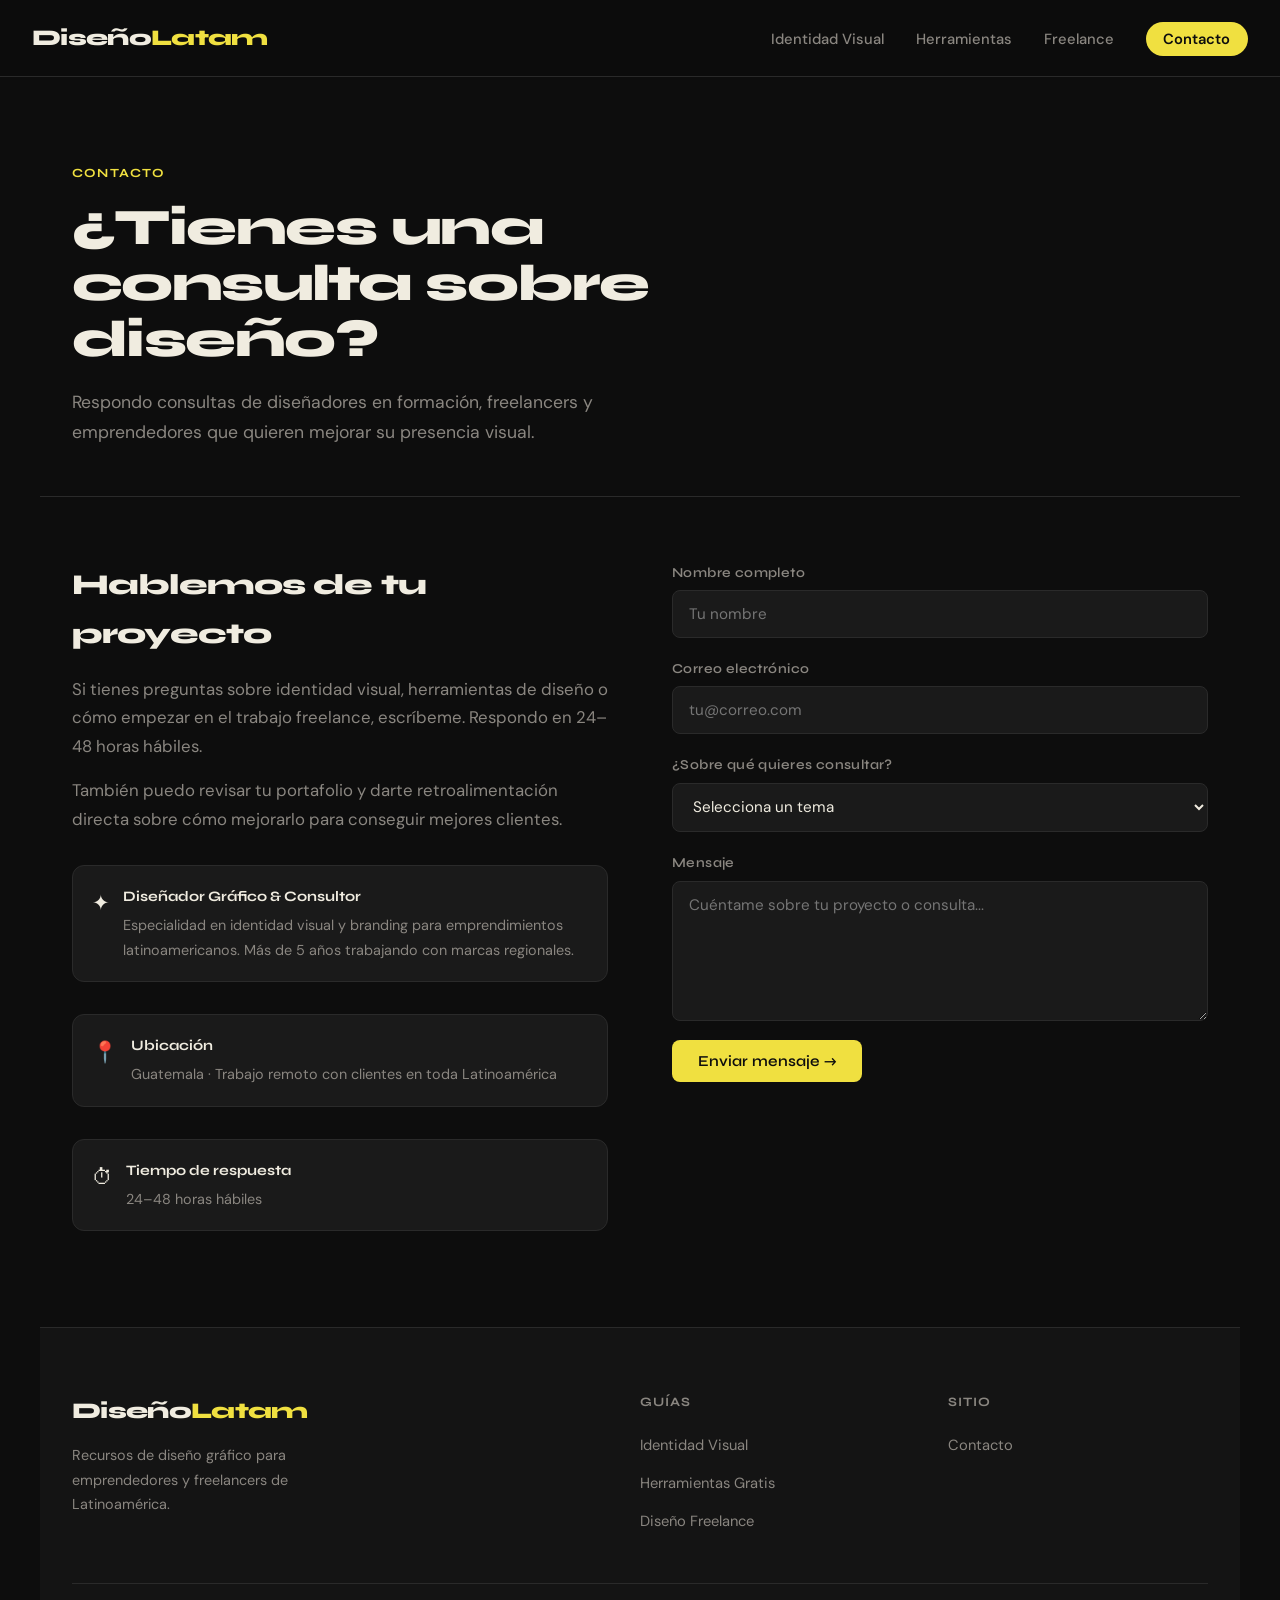
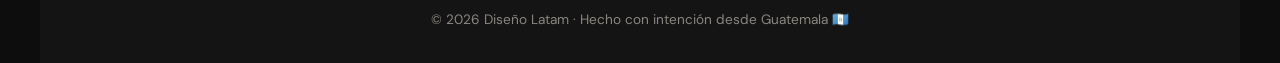
==== pages/contacto.html @ ff5487d6 "Add files via upload" ====
<!DOCTYPE html>
<html lang="es">
<head>
  <meta charset="UTF-8" />
  <meta name="viewport" content="width=device-width, initial-scale=1.0" />
  <title>Contacto | Diseño Latam</title>
  <meta name="description" content="¿Tienes preguntas sobre diseño gráfico o identidad visual? Contáctanos. Respondemos consultas de diseñadores freelance y emprendedores en Latinoamérica." />
  <meta name="robots" content="index, follow" />
  <link rel="canonical" href="https://diseno-latam.netlify.app/pages/contacto.html" />

  <script type="application/ld+json">
  {
    "@context": "https://schema.org",
    "@type": "ContactPage",
    "name": "Contacto — Diseño Latam",
    "url": "https://diseno-latam.netlify.app/pages/contacto.html",
    "description": "Página de contacto de Diseño Latam"
  }
  </script>

  <link rel="preconnect" href="https://fonts.googleapis.com" />
  <link rel="preconnect" href="https://fonts.gstatic.com" crossorigin />
  <link href="https://fonts.googleapis.com/css2?family=Syne:wght@400;600;700;800&family=DM+Sans:ital,opsz,wght@0,9..40,300;0,9..40,400;0,9..40,500;1,9..40,300&display=swap" rel="stylesheet" />
  <link rel="stylesheet" href="../css/style.css" />
  <style>
    .contact-grid {
      display: grid;
      grid-template-columns: 1fr 1fr;
      gap: 4rem;
      max-width: var(--max-w);
      margin: 0 auto;
      padding: 4rem 2rem 6rem;
    }
    .contact-info h2 {
      font-family: var(--font-display);
      font-size: 1.8rem;
      font-weight: 800;
      letter-spacing: -0.03em;
      margin-bottom: 1rem;
    }
    .contact-info p { color: var(--text-muted); margin-bottom: 1rem; }
    .contact-detail {
      display: flex;
      align-items: flex-start;
      gap: 0.8rem;
      margin-top: 2rem;
      padding: 1.2rem;
      background: var(--surface);
      border: 1px solid var(--border);
      border-radius: var(--radius);
    }
    .contact-detail__icon { font-size: 1.3rem; }
    .contact-detail__text { font-size: 0.9rem; color: var(--text-muted); }
    .contact-detail__text strong { color: var(--text); display: block; margin-bottom: 0.2rem; font-family: var(--font-display); }
    .contact-form { display: flex; flex-direction: column; gap: 1.2rem; }
    .form-group { display: flex; flex-direction: column; gap: 0.4rem; }
    .form-group label {
      font-size: 0.85rem;
      font-weight: 600;
      color: var(--text-muted);
      font-family: var(--font-display);
      letter-spacing: 0.03em;
    }
    .form-group input,
    .form-group textarea,
    .form-group select {
      background: var(--surface);
      border: 1px solid var(--border);
      border-radius: 8px;
      padding: 0.8rem 1rem;
      color: var(--text);
      font-family: var(--font-body);
      font-size: 0.95rem;
      transition: border-color 0.2s;
      resize: vertical;
    }
    .form-group input:focus,
    .form-group textarea:focus,
    .form-group select:focus {
      outline: none;
      border-color: var(--accent);
    }
    .form-group textarea { min-height: 140px; }
    .form-group select option { background: var(--bg2); }
    @media (max-width: 700px) {
      .contact-grid { grid-template-columns: 1fr; }
    }
  </style>
</head>
<body>

  <nav class="nav">
    <a href="../index.html" class="nav__logo">Diseño<span>Latam</span></a>
    <ul class="nav__links">
      <li><a href="identidad-visual.html">Identidad Visual</a></li>
      <li><a href="herramientas.html">Herramientas</a></li>
      <li><a href="freelance.html">Freelance</a></li>
      <li><a href="contacto.html" class="nav__cta">Contacto</a></li>
    </ul>
    <button class="nav__burger" aria-label="Menú">&#9776;</button>
  </nav>

  <header class="page-hero">
    <span class="page-hero__tag">Contacto</span>
    <h1>¿Tienes una consulta sobre diseño?</h1>
    <p>Respondo consultas de diseñadores en formación, freelancers y emprendedores que quieren mejorar su presencia visual.</p>
  </header>

  <div class="contact-grid">
    <div class="contact-info">
      <h2>Hablemos de tu proyecto</h2>
      <p>Si tienes preguntas sobre identidad visual, herramientas de diseño o cómo empezar en el trabajo freelance, escríbeme. Respondo en 24–48 horas hábiles.</p>
      <p>También puedo revisar tu portafolio y darte retroalimentación directa sobre cómo mejorarlo para conseguir mejores clientes.</p>

      <div class="contact-detail">
        <div class="contact-detail__icon">✦</div>
        <div class="contact-detail__text">
          <strong>Diseñador Gráfico & Consultor</strong>
          Especialidad en identidad visual y branding para emprendimientos latinoamericanos. Más de 5 años trabajando con marcas regionales.
        </div>
      </div>

      <div class="contact-detail">
        <div class="contact-detail__icon">📍</div>
        <div class="contact-detail__text">
          <strong>Ubicación</strong>
          Guatemala · Trabajo remoto con clientes en toda Latinoamérica
        </div>
      </div>

      <div class="contact-detail">
        <div class="contact-detail__icon">⏱</div>
        <div class="contact-detail__text">
          <strong>Tiempo de respuesta</strong>
          24–48 horas hábiles
        </div>
      </div>
    </div>

    <div>
      <form class="contact-form" action="https://formspree.io/f/XXXXXXXX" method="POST">
        <div class="form-group">
          <label for="nombre">Nombre completo</label>
          <input type="text" id="nombre" name="nombre" placeholder="Tu nombre" required />
        </div>
        <div class="form-group">
          <label for="email">Correo electrónico</label>
          <input type="email" id="email" name="email" placeholder="tu@correo.com" required />
        </div>
        <div class="form-group">
          <label for="tema">¿Sobre qué quieres consultar?</label>
          <select id="tema" name="tema">
            <option value="">Selecciona un tema</option>
            <option value="identidad-visual">Identidad visual / branding</option>
            <option value="herramientas">Herramientas de diseño</option>
            <option value="freelance">Trabajo freelance</option>
            <option value="portafolio">Revisión de portafolio</option>
            <option value="otro">Otro</option>
          </select>
        </div>
        <div class="form-group">
          <label for="mensaje">Mensaje</label>
          <textarea id="mensaje" name="mensaje" placeholder="Cuéntame sobre tu proyecto o consulta..." required></textarea>
        </div>
        <button type="submit" class="btn btn--primary" style="align-self: flex-start;">Enviar mensaje →</button>
      </form>
    </div>
  </div>

  <footer class="footer">
    <div class="footer__brand">
      <a href="../index.html" class="nav__logo">Diseño<span>Latam</span></a>
      <p>Recursos de diseño gráfico para emprendedores y freelancers de Latinoamérica.</p>
    </div>
    <div class="footer__links">
      <h4>Guías</h4>
      <ul>
        <li><a href="identidad-visual.html">Identidad Visual</a></li>
        <li><a href="herramientas.html">Herramientas Gratis</a></li>
        <li><a href="freelance.html">Diseño Freelance</a></li>
      </ul>
    </div>
    <div class="footer__links">
      <h4>Sitio</h4>
      <ul>
        <li><a href="contacto.html">Contacto</a></li>
      </ul>
    </div>
    <div class="footer__copy">
      <p>© 2026 Diseño Latam · Hecho con intención desde Guatemala 🇬🇹</p>
    </div>
  </footer>

  <script src="../js/main.js"></script>
</body>
</html>
---- css/style.css ----
/* ===== VARIABLES ===== */
:root {
  --bg: #0d0d0d;
  --bg2: #141414;
  --surface: #1a1a1a;
  --border: #2a2a2a;
  --accent: #f0e040;
  --accent2: #ff6b35;
  --text: #f0ece0;
  --text-muted: #8a8680;
  --font-display: 'Syne', sans-serif;
  --font-body: 'DM Sans', sans-serif;
  --radius: 12px;
  --max-w: 1200px;
}

/* ===== RESET ===== */
*, *::before, *::after { box-sizing: border-box; margin: 0; padding: 0; }
html { scroll-behavior: smooth; }
body {
  background: var(--bg);
  color: var(--text);
  font-family: var(--font-body);
  font-size: 1.05rem;
  line-height: 1.7;
  overflow-x: hidden;
}
a { color: inherit; text-decoration: none; }
img { max-width: 100%; display: block; }

/* ===== NAV ===== */
.nav {
  display: flex;
  align-items: center;
  justify-content: space-between;
  padding: 1.2rem 2rem;
  position: sticky;
  top: 0;
  z-index: 100;
  background: rgba(13,13,13,0.9);
  backdrop-filter: blur(12px);
  border-bottom: 1px solid var(--border);
}
.nav__logo {
  font-family: var(--font-display);
  font-weight: 800;
  font-size: 1.4rem;
  letter-spacing: -0.03em;
}
.nav__logo span { color: var(--accent); }
.nav__links {
  display: flex;
  gap: 2rem;
  list-style: none;
  align-items: center;
}
.nav__links a {
  font-size: 0.92rem;
  font-weight: 500;
  color: var(--text-muted);
  transition: color 0.2s;
}
.nav__links a:hover { color: var(--text); }
.nav__cta {
  background: var(--accent) !important;
  color: #0d0d0d !important;
  padding: 0.45rem 1.1rem;
  border-radius: 99px;
  font-weight: 600 !important;
}
.nav__burger { display: none; background: none; border: none; color: var(--text); font-size: 1.4rem; cursor: pointer; }

/* ===== HERO ===== */
.hero {
  min-height: 90vh;
  display: grid;
  grid-template-columns: 1fr 1fr;
  align-items: center;
  gap: 2rem;
  padding: 5rem 2rem 4rem;
  max-width: var(--max-w);
  margin: 0 auto;
  position: relative;
}
.hero__bg-grid {
  position: fixed;
  inset: 0;
  background-image: linear-gradient(var(--border) 1px, transparent 1px),
    linear-gradient(90deg, var(--border) 1px, transparent 1px);
  background-size: 60px 60px;
  opacity: 0.3;
  pointer-events: none;
  z-index: -1;
}
.hero__tag {
  display: inline-block;
  background: var(--surface);
  border: 1px solid var(--border);
  border-radius: 99px;
  padding: 0.3rem 0.9rem;
  font-size: 0.85rem;
  color: var(--text-muted);
  margin-bottom: 1.5rem;
  animation: fadeUp 0.6s ease both;
}
.hero__title {
  font-family: var(--font-display);
  font-size: clamp(2.4rem, 5vw, 4rem);
  font-weight: 800;
  line-height: 1.05;
  letter-spacing: -0.03em;
  margin-bottom: 1.5rem;
  animation: fadeUp 0.6s 0.1s ease both;
}
.hero__title em {
  font-style: normal;
  color: var(--accent);
  position: relative;
}
.hero__sub {
  color: var(--text-muted);
  font-size: 1.1rem;
  max-width: 480px;
  margin-bottom: 2.5rem;
  animation: fadeUp 0.6s 0.2s ease both;
}
.hero__actions {
  display: flex;
  gap: 1rem;
  flex-wrap: wrap;
  animation: fadeUp 0.6s 0.3s ease both;
}

/* ===== HERO VISUAL ===== */
.hero__visual {
  display: flex;
  align-items: center;
  justify-content: center;
  position: relative;
  height: 400px;
}
.shape {
  position: absolute;
  border-radius: 50%;
  animation: float 6s ease-in-out infinite;
}
.shape--1 {
  width: 260px; height: 260px;
  background: radial-gradient(circle at 30% 30%, var(--accent), transparent 70%);
  opacity: 0.15;
  top: 20%; left: 10%;
}
.shape--2 {
  width: 180px; height: 180px;
  background: radial-gradient(circle at 60% 40%, var(--accent2), transparent 70%);
  opacity: 0.2;
  bottom: 15%; right: 15%;
  animation-delay: -2s;
}
.shape--3 {
  width: 100px; height: 100px;
  background: var(--accent);
  opacity: 0.06;
  top: 10%; right: 25%;
  animation-delay: -4s;
  border-radius: 30% 70% 70% 30% / 30% 30% 70% 70%;
}
.marquee-ring {
  display: flex;
  gap: 1.5rem;
  flex-wrap: wrap;
  justify-content: center;
  max-width: 320px;
  font-family: var(--font-display);
  font-size: 0.85rem;
  font-weight: 700;
  letter-spacing: 0.05em;
  color: var(--text-muted);
  text-transform: uppercase;
  position: relative;
  z-index: 1;
}
.marquee-ring span:not(:nth-child(even)) {
  border: 1px solid var(--border);
  padding: 0.4rem 1rem;
  border-radius: 99px;
  background: var(--surface);
  color: var(--text);
  transition: border-color 0.2s, color 0.2s;
}
.marquee-ring span:not(:nth-child(even)):hover {
  border-color: var(--accent);
  color: var(--accent);
}

/* ===== BUTTONS ===== */
.btn {
  display: inline-flex;
  align-items: center;
  gap: 0.4rem;
  padding: 0.75rem 1.6rem;
  border-radius: 8px;
  font-family: var(--font-display);
  font-weight: 600;
  font-size: 0.95rem;
  cursor: pointer;
  transition: all 0.2s;
  border: none;
}
.btn--primary {
  background: var(--accent);
  color: #0d0d0d;
}
.btn--primary:hover { background: #ffe800; transform: translateY(-2px); }
.btn--ghost {
  background: transparent;
  color: var(--text-muted);
}
.btn--ghost:hover { color: var(--text); }
.btn--outline {
  background: transparent;
  color: var(--text);
  border: 1px solid var(--border);
}
.btn--outline:hover { border-color: var(--accent); color: var(--accent); }

/* ===== STATS ===== */
.stats {
  display: flex;
  justify-content: center;
  gap: 0;
  border-top: 1px solid var(--border);
  border-bottom: 1px solid var(--border);
  background: var(--bg2);
}
.stats__item {
  display: flex;
  flex-direction: column;
  align-items: center;
  padding: 2rem 3rem;
  border-right: 1px solid var(--border);
  gap: 0.2rem;
}
.stats__item:last-child { border-right: none; }
.stats__item strong {
  font-family: var(--font-display);
  font-size: 2rem;
  font-weight: 800;
  color: var(--accent);
}
.stats__item span { font-size: 0.85rem; color: var(--text-muted); }

/* ===== ARTICLES ===== */
.articles {
  max-width: var(--max-w);
  margin: 0 auto;
  padding: 6rem 2rem;
}
.articles__header {
  margin-bottom: 3rem;
}
.articles__header h2 {
  font-family: var(--font-display);
  font-size: 2.2rem;
  font-weight: 800;
  letter-spacing: -0.03em;
  margin-bottom: 0.5rem;
}
.articles__header p { color: var(--text-muted); }
.articles__grid {
  display: grid;
  grid-template-columns: 1.4fr 1fr 1fr;
  gap: 1.5rem;
}

/* ===== CARDS ===== */
.card {
  background: var(--surface);
  border: 1px solid var(--border);
  border-radius: var(--radius);
  padding: 2rem;
  display: flex;
  flex-direction: column;
  gap: 1rem;
  transition: border-color 0.2s, transform 0.2s;
}
.card:hover {
  border-color: var(--accent);
  transform: translateY(-3px);
}
.card--featured {
  background: linear-gradient(135deg, var(--surface), #1f1e14);
  border-color: #3a3820;
}
.card--featured:hover { border-color: var(--accent); }
.card__tag {
  font-size: 0.75rem;
  font-weight: 700;
  letter-spacing: 0.08em;
  text-transform: uppercase;
  color: var(--accent);
  font-family: var(--font-display);
}
.card__title {
  font-family: var(--font-display);
  font-size: 1.15rem;
  font-weight: 700;
  line-height: 1.3;
  letter-spacing: -0.02em;
}
.card__title a:hover { color: var(--accent); }
.card__excerpt { color: var(--text-muted); font-size: 0.92rem; flex: 1; }
.card__link {
  font-weight: 600;
  font-size: 0.9rem;
  color: var(--accent);
  margin-top: auto;
}
.card__link:hover { text-decoration: underline; }

/* ===== ABOUT ===== */
.about {
  display: grid;
  grid-template-columns: 1fr 1fr;
  gap: 4rem;
  align-items: center;
  max-width: var(--max-w);
  margin: 0 auto;
  padding: 6rem 2rem;
  border-top: 1px solid var(--border);
}
.about__label {
  display: block;
  font-size: 0.8rem;
  font-weight: 700;
  letter-spacing: 0.1em;
  text-transform: uppercase;
  color: var(--accent);
  margin-bottom: 1rem;
}
.about__text h2 {
  font-family: var(--font-display);
  font-size: 2rem;
  font-weight: 800;
  letter-spacing: -0.03em;
  margin-bottom: 1.5rem;
  line-height: 1.1;
}
.about__text p { color: var(--text-muted); margin-bottom: 1rem; }
.about__text .btn { margin-top: 1rem; }
.about__badge { display: flex; justify-content: center; }
.badge {
  background: var(--surface);
  border: 1px solid var(--border);
  border-radius: var(--radius);
  padding: 2.5rem 2rem;
  text-align: center;
  display: flex;
  flex-direction: column;
  gap: 1rem;
  max-width: 260px;
  width: 100%;
}
.badge__icon {
  font-size: 2.5rem;
  color: var(--accent);
}
.badge__text { font-size: 0.9rem; color: var(--text-muted); line-height: 1.5; }
.badge__text strong { color: var(--text); font-family: var(--font-display); display: block; }
.badge__years {
  font-family: var(--font-display);
  font-size: 0.8rem;
  color: var(--accent);
  font-weight: 700;
  letter-spacing: 0.05em;
  text-transform: uppercase;
}

/* ===== FOOTER ===== */
.footer {
  background: var(--bg2);
  border-top: 1px solid var(--border);
  display: grid;
  grid-template-columns: 2fr 1fr 1fr;
  gap: 3rem;
  padding: 4rem 2rem 2rem;
  max-width: var(--max-w);
  margin: 0 auto;
}
.footer__brand p { color: var(--text-muted); font-size: 0.9rem; margin-top: 0.8rem; max-width: 280px; }
.footer__links h4 {
  font-family: var(--font-display);
  font-size: 0.8rem;
  font-weight: 700;
  letter-spacing: 0.08em;
  text-transform: uppercase;
  color: var(--text-muted);
  margin-bottom: 1rem;
}
.footer__links ul { list-style: none; display: flex; flex-direction: column; gap: 0.6rem; }
.footer__links a { color: var(--text-muted); font-size: 0.92rem; transition: color 0.2s; }
.footer__links a:hover { color: var(--text); }
.footer__copy {
  grid-column: 1 / -1;
  border-top: 1px solid var(--border);
  padding-top: 1.5rem;
  color: var(--text-muted);
  font-size: 0.85rem;
  text-align: center;
}

/* ===== ANIMATIONS ===== */
@keyframes fadeUp {
  from { opacity: 0; transform: translateY(20px); }
  to { opacity: 1; transform: translateY(0); }
}
@keyframes float {
  0%, 100% { transform: translateY(0) rotate(0deg); }
  50% { transform: translateY(-20px) rotate(5deg); }
}

/* ===== RESPONSIVE ===== */
@media (max-width: 900px) {
  .hero { grid-template-columns: 1fr; min-height: auto; padding: 3rem 1.5rem; }
  .hero__visual { display: none; }
  .articles__grid { grid-template-columns: 1fr; }
  .about { grid-template-columns: 1fr; gap: 2rem; }
  .about__badge { display: none; }
  .footer { grid-template-columns: 1fr 1fr; }
  .stats { flex-wrap: wrap; }
  .stats__item { border-right: none; border-bottom: 1px solid var(--border); width: 50%; }
}
@media (max-width: 600px) {
  .nav__links { display: none; }
  .nav__burger { display: block; }
  .hero__title { font-size: 2.2rem; }
  .footer { grid-template-columns: 1fr; }
}

/* ===== INNER PAGES ===== */
.page-hero {
  max-width: var(--max-w);
  margin: 0 auto;
  padding: 5rem 2rem 3rem;
  border-bottom: 1px solid var(--border);
}
.page-hero__tag {
  display: inline-block;
  font-size: 0.78rem;
  font-weight: 700;
  letter-spacing: 0.1em;
  text-transform: uppercase;
  color: var(--accent);
  font-family: var(--font-display);
  margin-bottom: 1rem;
}
.page-hero h1 {
  font-family: var(--font-display);
  font-size: clamp(2rem, 4vw, 3.2rem);
  font-weight: 800;
  letter-spacing: -0.03em;
  line-height: 1.1;
  max-width: 700px;
  margin-bottom: 1.2rem;
}
.page-hero p {
  color: var(--text-muted);
  font-size: 1.1rem;
  max-width: 580px;
}
.page-content {
  max-width: 780px;
  margin: 0 auto;
  padding: 4rem 2rem 6rem;
}
.page-content h2 {
  font-family: var(--font-display);
  font-size: 1.6rem;
  font-weight: 700;
  letter-spacing: -0.02em;
  margin: 3rem 0 1rem;
}
.page-content h3 {
  font-family: var(--font-display);
  font-size: 1.15rem;
  font-weight: 700;
  margin: 2rem 0 0.7rem;
  color: var(--accent);
}
.page-content p { color: var(--text-muted); margin-bottom: 1rem; }
.page-content ul, .page-content ol {
  color: var(--text-muted);
  padding-left: 1.5rem;
  margin-bottom: 1.5rem;
  display: flex;
  flex-direction: column;
  gap: 0.5rem;
}
.page-content strong { color: var(--text); }
.page-content a { color: var(--accent); text-decoration: underline; }
.callout {
  background: var(--surface);
  border-left: 3px solid var(--accent);
  border-radius: 0 var(--radius) var(--radius) 0;
  padding: 1.5rem;
  margin: 2rem 0;
  color: var(--text-muted);
}
.callout strong { color: var(--accent); display: block; margin-bottom: 0.3rem; }
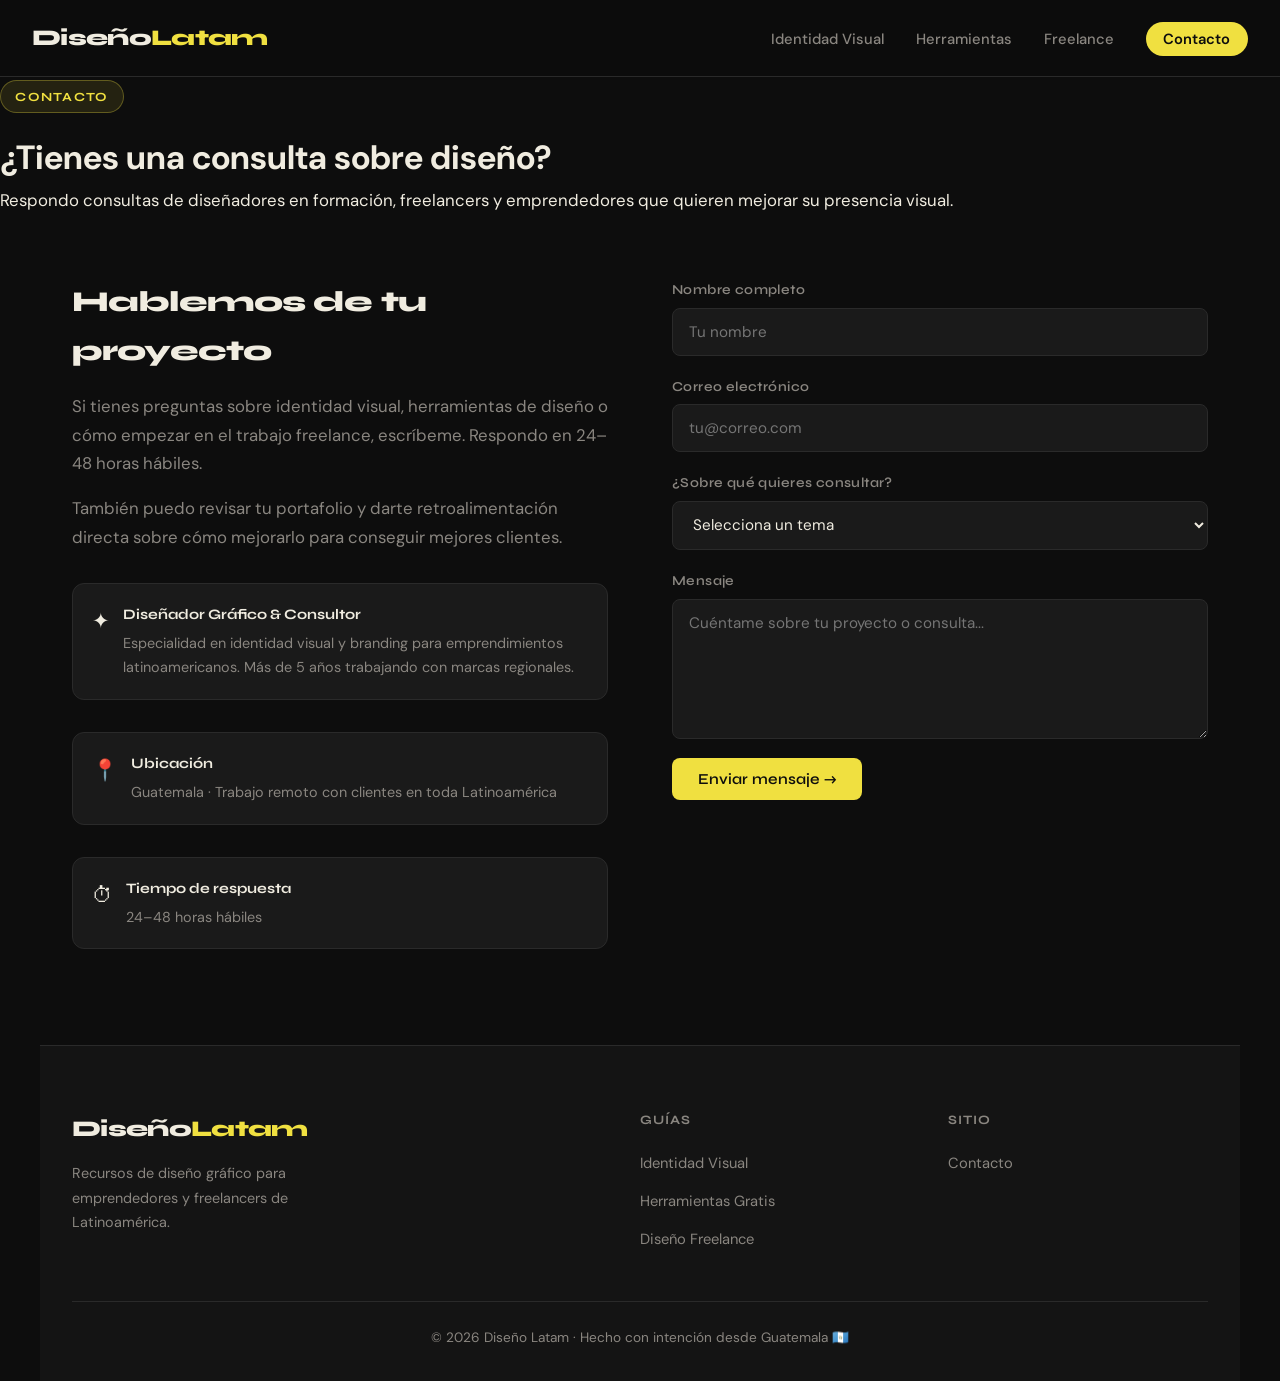
==== commit 13ec4eab: "Add files via upload" ====
--- a/css/style.css
+++ b/css/style.css
@@ -14,7 +14,6 @@
   --max-w: 1200px;
 }
 
-/* ===== RESET ===== */
 *, *::before, *::after { box-sizing: border-box; margin: 0; padding: 0; }
 html { scroll-behavior: smooth; }
 body {
@@ -34,12 +33,14 @@
   align-items: center;
   justify-content: space-between;
   padding: 1.2rem 2rem;
-  position: sticky;
-  top: 0;
+  position: fixed;
+  top: 0; left: 0; right: 0;
   z-index: 100;
-  background: rgba(13,13,13,0.9);
-  backdrop-filter: blur(12px);
+  background: rgba(13,13,13,0.85);
+  backdrop-filter: blur(16px);
+  -webkit-backdrop-filter: blur(16px);
   border-bottom: 1px solid var(--border);
+  transition: background 0.3s;
 }
 .nav__logo {
   font-family: var(--font-display);
@@ -70,52 +71,79 @@
 }
 .nav__burger { display: none; background: none; border: none; color: var(--text); font-size: 1.4rem; cursor: pointer; }
 
-/* ===== HERO ===== */
+/* ===== HERO PARALLAX ===== */
 .hero {
-  min-height: 90vh;
+  min-height: 100vh;
+  display: flex;
+  align-items: center;
+  position: relative;
+  overflow: hidden;
+  padding-top: 80px;
+}
+.hero__parallax-bg {
+  position: absolute;
+  inset: -20%;
+  background:
+    radial-gradient(ellipse 60% 50% at 70% 40%, rgba(240,224,64,0.12) 0%, transparent 60%),
+    radial-gradient(ellipse 40% 60% at 20% 70%, rgba(255,107,53,0.08) 0%, transparent 50%),
+    radial-gradient(ellipse 30% 40% at 80% 80%, rgba(240,224,64,0.06) 0%, transparent 40%);
+  will-change: transform;
+  pointer-events: none;
+}
+.hero__grid {
+  position: absolute;
+  inset: 0;
+  background-image:
+    linear-gradient(rgba(240,224,64,0.04) 1px, transparent 1px),
+    linear-gradient(90deg, rgba(240,224,64,0.04) 1px, transparent 1px);
+  background-size: 80px 80px;
+  pointer-events: none;
+}
+.hero__content {
+  max-width: var(--max-w);
+  margin: 0 auto;
+  padding: 4rem 2rem;
   display: grid;
   grid-template-columns: 1fr 1fr;
-  align-items: center;
-  gap: 2rem;
-  padding: 5rem 2rem 4rem;
-  max-width: var(--max-w);
-  margin: 0 auto;
-  position: relative;
-}
-.hero__bg-grid {
-  position: fixed;
-  inset: 0;
-  background-image: linear-gradient(var(--border) 1px, transparent 1px),
-    linear-gradient(90deg, var(--border) 1px, transparent 1px);
-  background-size: 60px 60px;
-  opacity: 0.3;
-  pointer-events: none;
-  z-index: -1;
-}
+  gap: 3rem;
+  align-items: center;
+  position: relative;
+  z-index: 2;
+  width: 100%;
+}
+.hero__left { display: flex; flex-direction: column; }
 .hero__tag {
-  display: inline-block;
-  background: var(--surface);
-  border: 1px solid var(--border);
+  display: inline-flex;
+  align-items: center;
+  gap: 0.5rem;
+  background: rgba(240,224,64,0.1);
+  border: 1px solid rgba(240,224,64,0.3);
   border-radius: 99px;
-  padding: 0.3rem 0.9rem;
-  font-size: 0.85rem;
-  color: var(--text-muted);
+  padding: 0.35rem 1rem;
+  font-size: 0.82rem;
+  color: var(--accent);
+  font-weight: 600;
+  width: fit-content;
   margin-bottom: 1.5rem;
   animation: fadeUp 0.6s ease both;
 }
 .hero__title {
   font-family: var(--font-display);
-  font-size: clamp(2.4rem, 5vw, 4rem);
-  font-weight: 800;
-  line-height: 1.05;
-  letter-spacing: -0.03em;
+  font-size: clamp(2.6rem, 5.5vw, 4.5rem);
+  font-weight: 800;
+  line-height: 1.0;
+  letter-spacing: -0.04em;
   margin-bottom: 1.5rem;
   animation: fadeUp 0.6s 0.1s ease both;
 }
 .hero__title em {
   font-style: normal;
   color: var(--accent);
-  position: relative;
+  display: block;
+}
+.hero__title .outline {
+  -webkit-text-stroke: 1px rgba(240,236,224,0.3);
+  color: transparent;
 }
 .hero__sub {
   color: var(--text-muted);
@@ -131,104 +159,74 @@
   animation: fadeUp 0.6s 0.3s ease both;
 }
 
-/* ===== HERO VISUAL ===== */
+/* ===== HERO VISUAL SIDE ===== */
 .hero__visual {
   display: flex;
-  align-items: center;
-  justify-content: center;
-  position: relative;
-  height: 400px;
-}
-.shape {
+  flex-direction: column;
+  gap: 1rem;
+  animation: fadeUp 0.8s 0.4s ease both;
+}
+.hero__feat-img {
+  position: relative;
+  border-radius: 16px;
+  overflow: hidden;
+  border: 1px solid var(--border);
+  aspect-ratio: 4/3;
+}
+.hero__feat-img img {
+  width: 100%;
+  height: 100%;
+  object-fit: cover;
+  transition: transform 0.6s ease;
+}
+.hero__feat-img:hover img { transform: scale(1.04); }
+.hero__feat-img::after {
+  content: '';
   position: absolute;
-  border-radius: 50%;
-  animation: float 6s ease-in-out infinite;
-}
-.shape--1 {
-  width: 260px; height: 260px;
-  background: radial-gradient(circle at 30% 30%, var(--accent), transparent 70%);
-  opacity: 0.15;
-  top: 20%; left: 10%;
-}
-.shape--2 {
-  width: 180px; height: 180px;
-  background: radial-gradient(circle at 60% 40%, var(--accent2), transparent 70%);
-  opacity: 0.2;
-  bottom: 15%; right: 15%;
-  animation-delay: -2s;
-}
-.shape--3 {
-  width: 100px; height: 100px;
-  background: var(--accent);
-  opacity: 0.06;
-  top: 10%; right: 25%;
-  animation-delay: -4s;
-  border-radius: 30% 70% 70% 30% / 30% 30% 70% 70%;
-}
-.marquee-ring {
-  display: flex;
-  gap: 1.5rem;
-  flex-wrap: wrap;
-  justify-content: center;
-  max-width: 320px;
-  font-family: var(--font-display);
-  font-size: 0.85rem;
-  font-weight: 700;
-  letter-spacing: 0.05em;
-  color: var(--text-muted);
-  text-transform: uppercase;
-  position: relative;
-  z-index: 1;
-}
-.marquee-ring span:not(:nth-child(even)) {
-  border: 1px solid var(--border);
-  padding: 0.4rem 1rem;
-  border-radius: 99px;
-  background: var(--surface);
-  color: var(--text);
-  transition: border-color 0.2s, color 0.2s;
-}
-.marquee-ring span:not(:nth-child(even)):hover {
-  border-color: var(--accent);
-  color: var(--accent);
-}
-
-/* ===== BUTTONS ===== */
-.btn {
-  display: inline-flex;
-  align-items: center;
-  gap: 0.4rem;
-  padding: 0.75rem 1.6rem;
-  border-radius: 8px;
-  font-family: var(--font-display);
-  font-weight: 600;
-  font-size: 0.95rem;
-  cursor: pointer;
-  transition: all 0.2s;
-  border: none;
-}
-.btn--primary {
+  inset: 0;
+  background: linear-gradient(to top, rgba(13,13,13,0.7) 0%, transparent 50%);
+}
+.hero__feat-badge {
+  position: absolute;
+  bottom: 1rem; left: 1rem;
+  z-index: 2;
   background: var(--accent);
   color: #0d0d0d;
-}
-.btn--primary:hover { background: #ffe800; transform: translateY(-2px); }
-.btn--ghost {
-  background: transparent;
-  color: var(--text-muted);
-}
-.btn--ghost:hover { color: var(--text); }
-.btn--outline {
-  background: transparent;
-  color: var(--text);
+  font-family: var(--font-display);
+  font-size: 0.75rem;
+  font-weight: 700;
+  padding: 0.3rem 0.8rem;
+  border-radius: 99px;
+  text-transform: uppercase;
+  letter-spacing: 0.05em;
+}
+.hero__mini-cards {
+  display: grid;
+  grid-template-columns: 1fr 1fr;
+  gap: 1rem;
+}
+.mini-card {
+  background: var(--surface);
   border: 1px solid var(--border);
-}
-.btn--outline:hover { border-color: var(--accent); color: var(--accent); }
+  border-radius: 12px;
+  padding: 1rem;
+  transition: border-color 0.2s, transform 0.2s;
+}
+.mini-card:hover { border-color: var(--accent); transform: translateY(-2px); }
+.mini-card__icon { font-size: 1.4rem; margin-bottom: 0.5rem; }
+.mini-card__label {
+  font-family: var(--font-display);
+  font-size: 0.78rem;
+  font-weight: 700;
+  color: var(--text-muted);
+  text-transform: uppercase;
+  letter-spacing: 0.05em;
+}
 
 /* ===== STATS ===== */
 .stats {
   display: flex;
   justify-content: center;
-  gap: 0;
   border-top: 1px solid var(--border);
   border-bottom: 1px solid var(--border);
   background: var(--bg2);
@@ -256,9 +254,7 @@
   margin: 0 auto;
   padding: 6rem 2rem;
 }
-.articles__header {
-  margin-bottom: 3rem;
-}
+.articles__header { margin-bottom: 3rem; }
 .articles__header h2 {
   font-family: var(--font-display);
   font-size: 2.2rem;
@@ -278,23 +274,28 @@
   background: var(--surface);
   border: 1px solid var(--border);
   border-radius: var(--radius);
-  padding: 2rem;
+  overflow: hidden;
   display: flex;
   flex-direction: column;
-  gap: 1rem;
   transition: border-color 0.2s, transform 0.2s;
 }
-.card:hover {
-  border-color: var(--accent);
-  transform: translateY(-3px);
-}
-.card--featured {
-  background: linear-gradient(135deg, var(--surface), #1f1e14);
-  border-color: #3a3820;
-}
-.card--featured:hover { border-color: var(--accent); }
+.card:hover { border-color: var(--accent); transform: translateY(-3px); }
+.card__img {
+  aspect-ratio: 16/9;
+  overflow: hidden;
+  position: relative;
+}
+.card__img img {
+  width: 100%;
+  height: 100%;
+  object-fit: cover;
+  transition: transform 0.5s ease;
+}
+.card:hover .card__img img { transform: scale(1.06); }
+.card__body { padding: 1.5rem; display: flex; flex-direction: column; gap: 0.8rem; flex: 1; }
+.card--featured .card__img { aspect-ratio: 16/10; }
 .card__tag {
-  font-size: 0.75rem;
+  font-size: 0.72rem;
   font-weight: 700;
   letter-spacing: 0.08em;
   text-transform: uppercase;
@@ -303,20 +304,106 @@
 }
 .card__title {
   font-family: var(--font-display);
-  font-size: 1.15rem;
+  font-size: 1.1rem;
   font-weight: 700;
   line-height: 1.3;
   letter-spacing: -0.02em;
 }
 .card__title a:hover { color: var(--accent); }
-.card__excerpt { color: var(--text-muted); font-size: 0.92rem; flex: 1; }
+.card__excerpt { color: var(--text-muted); font-size: 0.9rem; flex: 1; }
 .card__link {
   font-weight: 600;
+  font-size: 0.88rem;
+  color: var(--accent);
+  margin-top: auto;
+}
+.card__link:hover { text-decoration: underline; }
+
+/* ===== TESTIMONIALS ===== */
+.testimonials {
+  background: var(--bg2);
+  border-top: 1px solid var(--border);
+  border-bottom: 1px solid var(--border);
+  padding: 5rem 2rem;
+}
+.testimonials__inner {
+  max-width: var(--max-w);
+  margin: 0 auto;
+}
+.testimonials__header {
+  text-align: center;
+  margin-bottom: 3rem;
+}
+.testimonials__header h2 {
+  font-family: var(--font-display);
+  font-size: 2rem;
+  font-weight: 800;
+  letter-spacing: -0.03em;
+  margin-bottom: 0.5rem;
+}
+.testimonials__header p { color: var(--text-muted); }
+.testimonials__grid {
+  display: grid;
+  grid-template-columns: repeat(3, 1fr);
+  gap: 1.5rem;
+}
+.testi-card {
+  background: var(--surface);
+  border: 1px solid var(--border);
+  border-radius: var(--radius);
+  padding: 1.8rem;
+  display: flex;
+  flex-direction: column;
+  gap: 1.2rem;
+  position: relative;
+  transition: border-color 0.2s, transform 0.2s;
+}
+.testi-card:hover { border-color: rgba(240,224,64,0.3); transform: translateY(-2px); }
+.testi-card::before {
+  content: '"';
+  position: absolute;
+  top: 1rem; right: 1.5rem;
+  font-family: var(--font-display);
+  font-size: 4rem;
+  color: rgba(240,224,64,0.15);
+  line-height: 1;
+  font-weight: 800;
+}
+.testi-card__stars { color: var(--accent); font-size: 0.9rem; letter-spacing: 2px; }
+.testi-card__text {
+  color: var(--text-muted);
+  font-size: 0.95rem;
+  line-height: 1.7;
+  flex: 1;
+}
+.testi-card__author {
+  display: flex;
+  align-items: center;
+  gap: 0.9rem;
+  padding-top: 1rem;
+  border-top: 1px solid var(--border);
+}
+.testi-card__avatar {
+  width: 42px;
+  height: 42px;
+  border-radius: 50%;
+  background: linear-gradient(135deg, var(--accent), var(--accent2));
+  display: flex;
+  align-items: center;
+  justify-content: center;
+  font-family: var(--font-display);
+  font-weight: 800;
+  font-size: 1rem;
+  color: #0d0d0d;
+  flex-shrink: 0;
+}
+.testi-card__name {
+  font-family: var(--font-display);
   font-size: 0.9rem;
-  color: var(--accent);
-  margin-top: auto;
-}
-.card__link:hover { text-decoration: underline; }
+  font-weight: 700;
+  color: var(--text);
+}
+.testi-card__role { font-size: 0.78rem; color: var(--text-muted); }
 
 /* ===== ABOUT ===== */
 .about {
@@ -361,10 +448,7 @@
   max-width: 260px;
   width: 100%;
 }
-.badge__icon {
-  font-size: 2.5rem;
-  color: var(--accent);
-}
+.badge__icon { font-size: 2.5rem; color: var(--accent); }
 .badge__text { font-size: 0.9rem; color: var(--text-muted); line-height: 1.5; }
 .badge__text strong { color: var(--text); font-family: var(--font-display); display: block; }
 .badge__years {
@@ -375,6 +459,27 @@
   letter-spacing: 0.05em;
   text-transform: uppercase;
 }
+
+/* ===== BUTTONS ===== */
+.btn {
+  display: inline-flex;
+  align-items: center;
+  gap: 0.4rem;
+  padding: 0.75rem 1.6rem;
+  border-radius: 8px;
+  font-family: var(--font-display);
+  font-weight: 600;
+  font-size: 0.95rem;
+  cursor: pointer;
+  transition: all 0.2s;
+  border: none;
+}
+.btn--primary { background: var(--accent); color: #0d0d0d; }
+.btn--primary:hover { background: #ffe800; transform: translateY(-2px); }
+.btn--ghost { background: transparent; color: var(--text-muted); }
+.btn--ghost:hover { color: var(--text); }
+.btn--outline { background: transparent; color: var(--text); border: 1px solid var(--border); }
+.btn--outline:hover { border-color: var(--accent); color: var(--accent); }
 
 /* ===== FOOTER ===== */
 .footer {
@@ -409,40 +514,32 @@
   text-align: center;
 }
 
-/* ===== ANIMATIONS ===== */
-@keyframes fadeUp {
-  from { opacity: 0; transform: translateY(20px); }
-  to { opacity: 1; transform: translateY(0); }
-}
-@keyframes float {
-  0%, 100% { transform: translateY(0) rotate(0deg); }
-  50% { transform: translateY(-20px) rotate(5deg); }
-}
-
-/* ===== RESPONSIVE ===== */
-@media (max-width: 900px) {
-  .hero { grid-template-columns: 1fr; min-height: auto; padding: 3rem 1.5rem; }
-  .hero__visual { display: none; }
-  .articles__grid { grid-template-columns: 1fr; }
-  .about { grid-template-columns: 1fr; gap: 2rem; }
-  .about__badge { display: none; }
-  .footer { grid-template-columns: 1fr 1fr; }
-  .stats { flex-wrap: wrap; }
-  .stats__item { border-right: none; border-bottom: 1px solid var(--border); width: 50%; }
-}
-@media (max-width: 600px) {
-  .nav__links { display: none; }
-  .nav__burger { display: block; }
-  .hero__title { font-size: 2.2rem; }
-  .footer { grid-template-columns: 1fr; }
-}
-
-/* ===== INNER PAGES ===== */
+/* ===== PAGE HERO (inner pages) ===== */
 .page-hero {
+  position: relative;
+  overflow: hidden;
+  padding-top: 80px;
+}
+.page-hero__parallax {
+  position: absolute;
+  inset: 0;
+  background-size: cover;
+  background-position: center;
+  transform: scale(1.1);
+  will-change: transform;
+  transition: transform 0.1s linear;
+}
+.page-hero__overlay {
+  position: absolute;
+  inset: 0;
+  background: linear-gradient(to bottom, rgba(13,13,13,0.6) 0%, rgba(13,13,13,0.92) 100%);
+}
+.page-hero__content {
+  position: relative;
+  z-index: 2;
   max-width: var(--max-w);
   margin: 0 auto;
-  padding: 5rem 2rem 3rem;
-  border-bottom: 1px solid var(--border);
+  padding: 5rem 2rem 4rem;
 }
 .page-hero__tag {
   display: inline-block;
@@ -453,21 +550,45 @@
   color: var(--accent);
   font-family: var(--font-display);
   margin-bottom: 1rem;
-}
-.page-hero h1 {
-  font-family: var(--font-display);
-  font-size: clamp(2rem, 4vw, 3.2rem);
+  background: rgba(240,224,64,0.1);
+  border: 1px solid rgba(240,224,64,0.3);
+  border-radius: 99px;
+  padding: 0.3rem 0.9rem;
+}
+.page-hero__content h1 {
+  font-family: var(--font-display);
+  font-size: clamp(2.2rem, 4.5vw, 3.5rem);
   font-weight: 800;
   letter-spacing: -0.03em;
-  line-height: 1.1;
+  line-height: 1.05;
   max-width: 700px;
   margin-bottom: 1.2rem;
 }
-.page-hero p {
+.page-hero__content p {
   color: var(--text-muted);
   font-size: 1.1rem;
   max-width: 580px;
 }
+
+/* ===== FEATURED IMAGE (inner pages) ===== */
+.featured-image {
+  max-width: var(--max-w);
+  margin: 0 auto;
+  padding: 0 2rem;
+  margin-top: -2rem;
+  position: relative;
+  z-index: 3;
+}
+.featured-image img {
+  width: 100%;
+  max-height: 420px;
+  object-fit: cover;
+  border-radius: 16px;
+  border: 1px solid var(--border);
+  box-shadow: 0 24px 60px rgba(0,0,0,0.5);
+}
+
+/* ===== PAGE CONTENT ===== */
 .page-content {
   max-width: 780px;
   margin: 0 auto;
@@ -507,3 +628,51 @@
   color: var(--text-muted);
 }
 .callout strong { color: var(--accent); display: block; margin-bottom: 0.3rem; }
+
+/* ===== INLINE IMAGE (article) ===== */
+.article-img {
+  margin: 2.5rem 0;
+  border-radius: var(--radius);
+  overflow: hidden;
+  border: 1px solid var(--border);
+}
+.article-img img {
+  width: 100%;
+  max-height: 340px;
+  object-fit: cover;
+}
+.article-img figcaption {
+  padding: 0.7rem 1rem;
+  font-size: 0.82rem;
+  color: var(--text-muted);
+  background: var(--surface);
+  font-style: italic;
+}
+
+/* ===== ANIMATIONS ===== */
+@keyframes fadeUp {
+  from { opacity: 0; transform: translateY(24px); }
+  to { opacity: 1; transform: translateY(0); }
+}
+@keyframes float {
+  0%, 100% { transform: translateY(0) rotate(0deg); }
+  50% { transform: translateY(-20px) rotate(3deg); }
+}
+
+/* ===== RESPONSIVE ===== */
+@media (max-width: 960px) {
+  .hero__content { grid-template-columns: 1fr; }
+  .hero__visual { display: none; }
+  .articles__grid { grid-template-columns: 1fr; }
+  .about { grid-template-columns: 1fr; gap: 2rem; }
+  .about__badge { display: none; }
+  .testimonials__grid { grid-template-columns: 1fr; }
+  .footer { grid-template-columns: 1fr 1fr; }
+  .stats { flex-wrap: wrap; }
+  .stats__item { border-right: none; border-bottom: 1px solid var(--border); width: 50%; }
+}
+@media (max-width: 600px) {
+  .nav__links { display: none; }
+  .nav__burger { display: block; }
+  .footer { grid-template-columns: 1fr; }
+}
